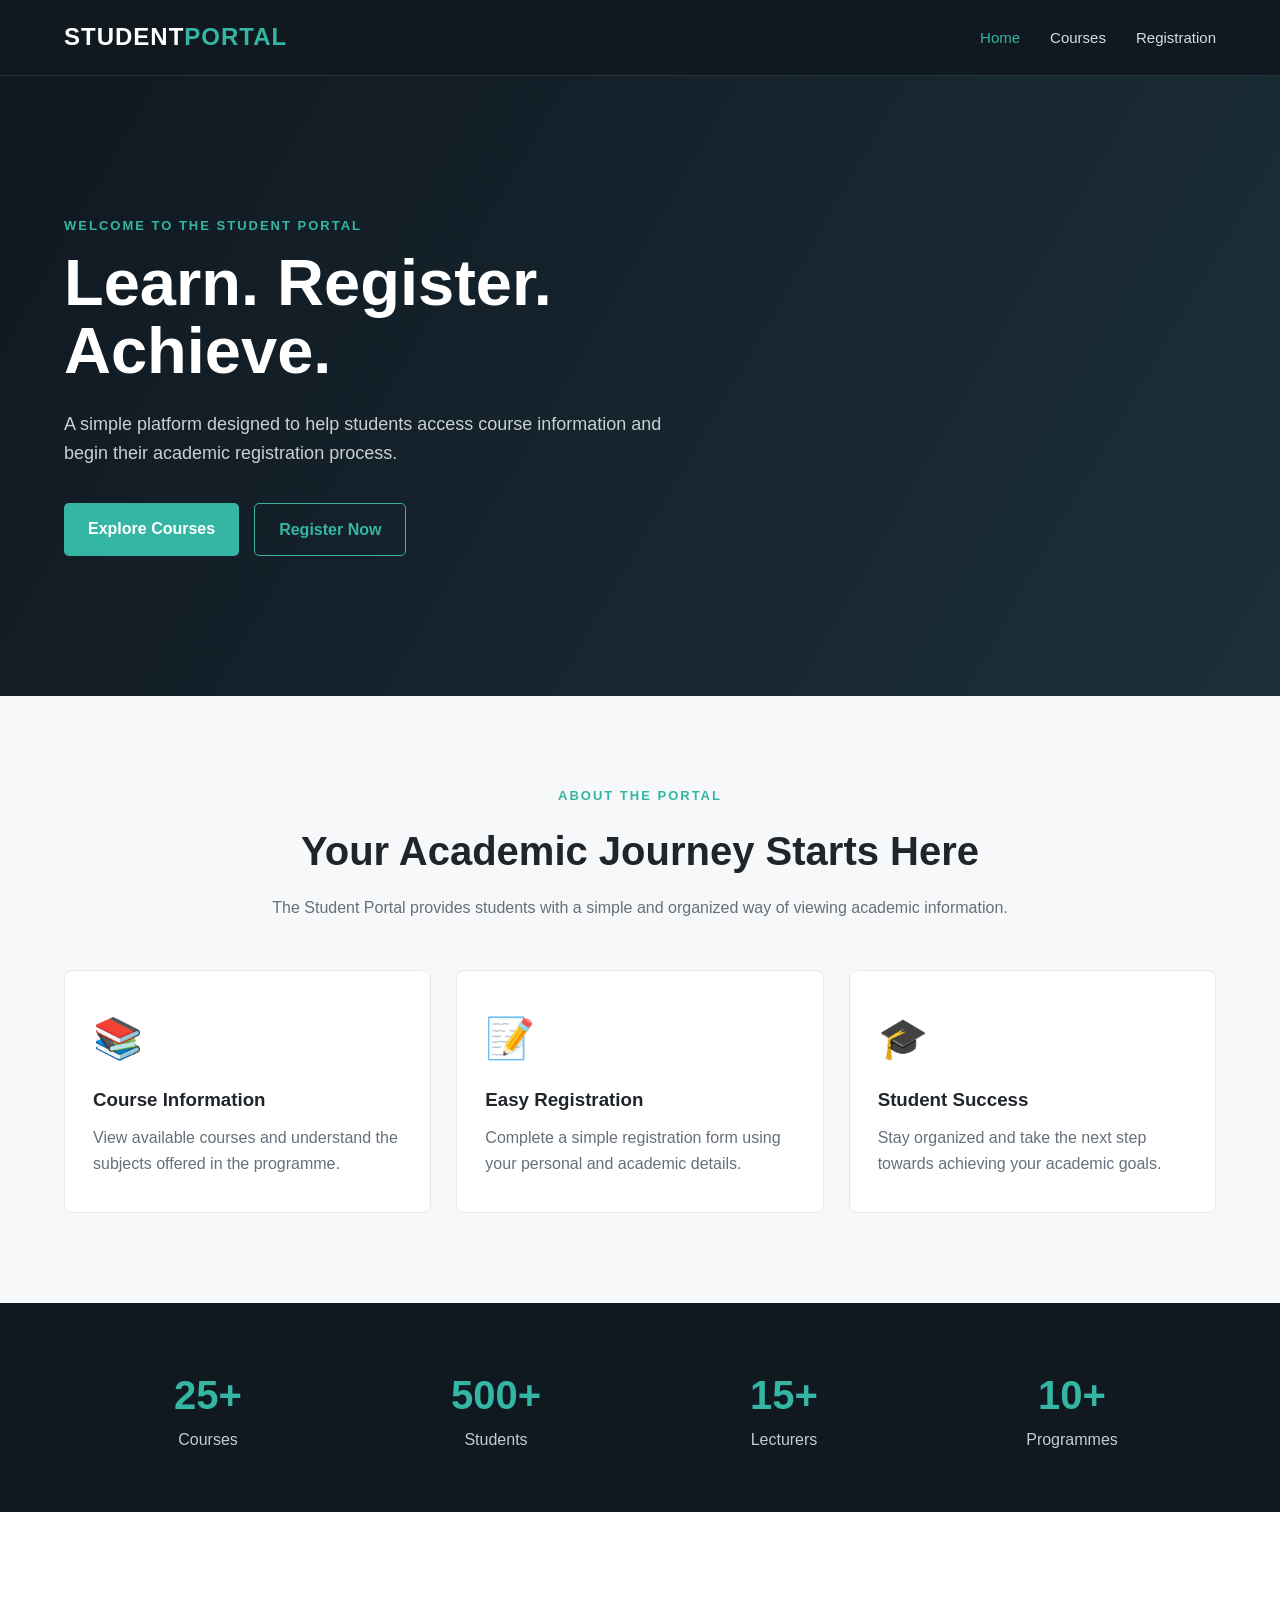
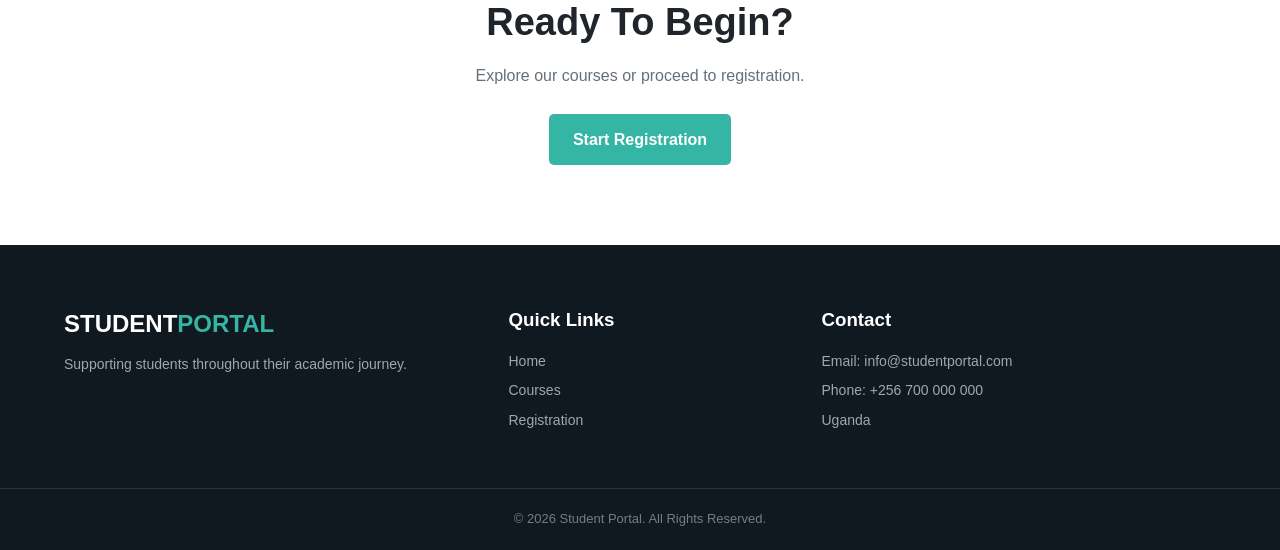
==== index.html @ e476657e "Add files via upload" ====
<!DOCTYPE html>
<html lang="en">

<head>
    <meta charset="UTF-8">

    <meta name="viewport"
          content="width=device-width, initial-scale=1.0">

    <title>Student Portal | Home</title>

    <link rel="stylesheet" href="style.css">
</head>

<body>

    <!-- Navigation Bar -->
    <header>

        <nav class="navbar">

            <div class="logo">
                STUDENT<span>PORTAL</span>
            </div>

            <ul class="nav-links">

                <li>
                    <a href="index.html" class="active">
                        Home
                    </a>
                </li>

                <li>
                    <a href="courses.html">
                        Courses
                    </a>
                </li>

                <li>
                    <a href="registration.html">
                        Registration
                    </a>
                </li>

            </ul>

        </nav>

    </header>


    <!-- Hero Section -->
    <section class="hero">

        <div class="hero-content">

            <p class="welcome">
                WELCOME TO THE STUDENT PORTAL
            </p>

            <h1>
                Learn. Register.
                <br>
                Achieve.
            </h1>

            <p class="hero-text">
                A simple platform designed to help students
                access course information and begin their
                academic registration process.
            </p>

            <div class="hero-buttons">

                <a href="courses.html"
                   class="btn primary-btn">
                    Explore Courses
                </a>

                <a href="registration.html"
                   class="btn outline-btn">
                    Register Now
                </a>

            </div>

        </div>

    </section>


    <!-- Introduction -->
    <section class="section">

        <div class="section-title">

            <p class="small-title">
                ABOUT THE PORTAL
            </p>

            <h2>
                Your Academic Journey Starts Here
            </h2>

            <p>
                The Student Portal provides students with
                a simple and organized way of viewing
                academic information.
            </p>

        </div>


        <div class="cards">

            <div class="card">

                <div class="card-icon">
                    📚
                </div>

                <h3>
                    Course Information
                </h3>

                <p>
                    View available courses and understand
                    the subjects offered in the programme.
                </p>

            </div>


            <div class="card">

                <div class="card-icon">
                    📝
                </div>

                <h3>
                    Easy Registration
                </h3>

                <p>
                    Complete a simple registration form
                    using your personal and academic details.
                </p>

            </div>


            <div class="card">

                <div class="card-icon">
                    🎓
                </div>

                <h3>
                    Student Success
                </h3>

                <p>
                    Stay organized and take the next step
                    towards achieving your academic goals.
                </p>

            </div>

        </div>

    </section>


    <!-- Statistics -->
    <section class="statistics">

        <div class="stat">

            <h2>25+</h2>

            <p>
                Courses
            </p>

        </div>


        <div class="stat">

            <h2>500+</h2>

            <p>
                Students
            </p>

        </div>


        <div class="stat">

            <h2>15+</h2>

            <p>
                Lecturers
            </p>

        </div>


        <div class="stat">

            <h2>10+</h2>

            <p>
                Programmes
            </p>

        </div>

    </section>


    <!-- Call To Action -->
    <section class="cta">

        <h2>
            Ready To Begin?
        </h2>

        <p>
            Explore our courses or proceed to registration.
        </p>

        <a href="registration.html"
           class="btn primary-btn">
            Start Registration
        </a>

    </section>


    <!-- Footer -->
    <footer>

        <div class="footer-content">

            <div>

                <h2>
                    STUDENT<span>PORTAL</span>
                </h2>

                <p>
                    Supporting students throughout
                    their academic journey.
                </p>

            </div>


            <div>

                <h3>
                    Quick Links
                </h3>

                <a href="index.html">
                    Home
                </a>

                <a href="courses.html">
                    Courses
                </a>

                <a href="registration.html">
                    Registration
                </a>

            </div>


            <div>

                <h3>
                    Contact
                </h3>

                <p>
                    Email: info@studentportal.com
                </p>

                <p>
                    Phone: +256 700 000 000
                </p>

                <p>
                    Uganda
                </p>

            </div>

        </div>


        <div class="copyright">

            <p>
                © 2026 Student Portal. All Rights Reserved.
            </p>

        </div>

    </footer>

</body>
</html>
---- style.css ----
/* =================================
   GENERAL SETTINGS
================================= */
:root {
    --navy: #0B1F33;
    --navy-light: #163A59;
    --teal: #14B8A6;
    --teal-dark: #0F766E;
    --white: #FFFFFF;
    --background: #F4F7FA;
    --text: #17202A;
    --muted: #64748B;
    --border: #E2E8F0;
}

* {
    margin: 0;
    padding: 0;
    box-sizing: border-box;
}


html {
    scroll-behavior: smooth;
}


body {
    font-family: Arial, Helvetica, sans-serif;

    background: #f7f8fa;

    color: #20252b;

    line-height: 1.6;
}


a {
    text-decoration: none;
}


p {
    color: #66707a;
}


/* =================================
   NAVIGATION
================================= */

header {
    background: #101820;

    border-bottom: 1px solid #26313a;
}


.navbar {
    width: 90%;

    max-width: 1200px;

    margin: auto;

    min-height: 75px;

    display: flex;

    align-items: center;

    justify-content: space-between;
}


.logo {
    color: white;

    font-size: 24px;

    font-weight: bold;

    letter-spacing: 1px;
}


.logo span,
footer span {
    color: #35b6a4;
}


.nav-links {
    list-style: none;

    display: flex;

    gap: 30px;
}


.nav-links a {
    color: #d7dde2;

    font-size: 15px;

    transition: 0.3s;
}


.nav-links a:hover,
.nav-links a.active {
    color: #35b6a4;
}


/* =================================
   HERO
================================= */

.hero {
    min-height: 620px;

    display: flex;

    align-items: center;

    background:
        linear-gradient(
            120deg,
            #101820,
            #1c303a
        );
}


.hero-content {
    width: 90%;

    max-width: 1200px;

    margin: auto;
}


.welcome,
.small-title {
    color: #35b6a4;

    font-size: 13px;

    font-weight: bold;

    letter-spacing: 2px;

    margin-bottom: 12px;
}


.hero h1 {
    color: white;

    font-size: 65px;

    line-height: 1.05;

    margin-bottom: 25px;
}


.hero-text {
    color: #c8d0d5;

    max-width: 600px;

    font-size: 18px;

    margin-bottom: 35px;
}


.hero-buttons {
    display: flex;

    gap: 15px;
}


/* =================================
   BUTTONS
================================= */

.btn {
    display: inline-block;

    padding: 13px 24px;

    border-radius: 5px;

    border: none;

    font-weight: bold;

    cursor: pointer;

    transition: 0.3s;
}


.primary-btn {
    background: #35b6a4;

    color: white;
}


.primary-btn:hover {
    background: #279384;

    transform: translateY(-2px);
}


.outline-btn {
    border: 1px solid #35b6a4;

    color: #35b6a4;

    background: transparent;
}


.outline-btn:hover {
    background: #35b6a4;

    color: white;
}


/* =================================
   GENERAL SECTION
================================= */

.section {
    width: 90%;

    max-width: 1200px;

    margin: auto;

    padding: 90px 0;
}


.section-title {
    text-align: center;

    max-width: 750px;

    margin: 0 auto 50px;
}


.section-title h2 {
    font-size: 40px;

    margin-bottom: 12px;
}


/* =================================
   CARDS
================================= */

.cards {
    display: grid;

    grid-template-columns:
        repeat(3, 1fr);

    gap: 25px;
}


.card {
    background: white;

    padding: 35px 28px;

    border: 1px solid #e5e8eb;

    border-radius: 8px;

    transition: 0.3s;
}


.card:hover {
    transform: translateY(-6px);

    box-shadow:
        0 15px 35px
        rgba(0, 0, 0, 0.08);
}


.card-icon {
    font-size: 40px;

    margin-bottom: 15px;
}


.card h3 {
    margin-bottom: 10px;
}


/* =================================
   STATISTICS
================================= */

.statistics {
    background: #101820;

    padding: 60px 5%;

    display: grid;

    grid-template-columns:
        repeat(4, 1fr);

    text-align: center;
}


.stat h2 {
    color: #35b6a4;

    font-size: 40px;
}


.stat p {
    color: #c5ccd1;
}


/* =================================
   CTA
================================= */

.cta {
    text-align: center;

    padding: 80px 20px;

    background: white;
}


.cta h2 {
    font-size: 38px;

    margin-bottom: 10px;
}


.cta p {
    margin-bottom: 25px;
}


/* =================================
   PAGE HEADER
================================= */

.page-header {
    background: #17242c;

    text-align: center;

    color: white;

    padding: 80px 20px;
}


.page-header h1 {
    font-size: 45px;

    margin-bottom: 10px;
}


.page-header p:not(.small-title) {
    color: #c5ccd1;
}


/* =================================
   COURSES
================================= */

.courses-container {
    width: 90%;

    max-width: 1200px;

    margin: auto;

    padding: 80px 0;
}


.course-heading {
    margin-bottom: 35px;
}


.course-heading h2 {
    font-size: 35px;
}


.course-grid {
    display: grid;

    grid-template-columns:
        repeat(3, 1fr);

    gap: 25px;
}


.course-card {
    position: relative;

    background: white;

    border: 1px solid #e3e7ea;

    border-radius: 8px;

    padding: 30px;

    overflow: hidden;

    transition: 0.3s;
}


.course-card:hover {
    transform: translateY(-6px);

    box-shadow:
        0 15px 35px
        rgba(0, 0, 0, 0.08);
}


.course-number {
    position: absolute;

    top: 15px;

    right: 20px;

    color: #d9dee2;

    font-size: 30px;

    font-weight: bold;
}


.course-icon {
    font-size: 40px;

    margin-bottom: 15px;
}


.course-card h3 {
    font-size: 21px;

    margin-bottom: 10px;
}


.course-card > p {
    font-size: 14px;

    margin-bottom: 20px;
}


.course-details {
    border-top: 1px solid #eee;

    padding-top: 15px;
}


.course-details span {
    display: block;

    font-size: 13px;

    color: #69747d;

    margin-bottom: 4px;
}


/* =================================
   COURSE TABLE
================================= */

.table-section {
    margin-top: 80px;
}


.table-section h2 {
    margin-bottom: 25px;
}


.table-wrapper {
    overflow-x: auto;
}


table {
    width: 100%;

    border-collapse: collapse;

    background: white;
}


th {
    background: #101820;

    color: white;

    text-align: left;

    padding: 15px;
}


td {
    padding: 15px;

    border-bottom: 1px solid #e5e8eb;

    color: #59636c;

    font-size: 14px;
}


tr:hover td {
    background: #f4f7f8;
}


/* =================================
   COURSE CTA
================================= */

.course-cta {
    margin-top: 70px;

    background: #eaf7f5;

    text-align: center;

    padding: 60px 20px;

    border-radius: 8px;
}


.course-cta h2 {
    font-size: 32px;

    margin-bottom: 10px;
}


.course-cta p {
    margin-bottom: 25px;
}


/* =================================
   REGISTRATION
================================= */

.registration-container {
    width: 90%;

    max-width: 900px;

    margin: auto;

    padding: 80px 0;
}


.registration-intro {
    text-align: center;

    margin-bottom: 40px;
}


.registration-intro h2 {
    font-size: 35px;

    margin-bottom: 8px;
}


.registration-form {
    background: white;

    padding: 40px;

    border-radius: 8px;

    border: 1px solid #e1e5e8;

    box-shadow:
        0 10px 30px
        rgba(0, 0, 0, 0.05);
}


fieldset {
    border: 1px solid #e0e4e7;

    border-radius: 6px;

    padding: 25px;

    margin-bottom: 30px;
}


legend {
    padding: 0 10px;

    font-weight: bold;

    color: #35a897;
}


.form-row {
    display: grid;

    grid-template-columns:
        1fr 1fr;

    gap: 20px;
}


.form-group {
    margin-bottom: 20px;
}


.form-group label {
    display: block;

    font-weight: bold;

    font-size: 14px;

    margin-bottom: 7px;
}


.form-group input,
.form-group select,
.form-group textarea {
    width: 100%;

    padding: 12px;

    border: 1px solid #d5dade;

    border-radius: 5px;

    font-family: Arial, sans-serif;

    font-size: 14px;
}


.form-group input:focus,
.form-group select:focus,
.form-group textarea:focus {
    outline: none;

    border-color: #35b6a4;
}


.form-group textarea {
    resize: vertical;
}


.checkbox-group {
    display: flex;

    gap: 10px;

    align-items: flex-start;
}


.checkbox-group input {
    margin-top: 5px;
}


.checkbox-group label {
    font-size: 14px;

    color: #5d6871;
}


.form-buttons {
    display: flex;

    justify-content: flex-end;

    gap: 12px;
}


.reset-btn {
    background: #e9ecef;

    color: #424b52;
}


.reset-btn:hover {
    background: #dce1e5;
}


/* =================================
   FOOTER
================================= */

footer {
    background: #101820;

    color: white;

    padding-top: 60px;
}


.footer-content {
    width: 90%;

    max-width: 1200px;

    margin: auto;

    display: grid;

    grid-template-columns:
        1.5fr 1fr 1.5fr;

    gap: 50px;

    padding-bottom: 50px;
}


.footer-content h2 {
    margin-bottom: 10px;
}


.footer-content h3 {
    margin-bottom: 15px;
}


.footer-content p,
.footer-content a {
    display: block;

    color: #9da8af;

    font-size: 14px;

    margin-bottom: 7px;
}


.footer-content a:hover {
    color: #35b6a4;
}


.copyright {
    border-top: 1px solid #29343c;

    text-align: center;

    padding: 20px;
}


.copyright p {
    color: #737e85;

    font-size: 13px;
}


/* =================================
   RESPONSIVE DESIGN
================================= */

@media (max-width: 850px) {

    .hero h1 {
        font-size: 50px;
    }


    .cards {
        grid-template-columns: 1fr;
    }


    .course-grid {
        grid-template-columns:
            repeat(2, 1fr);
    }


    .statistics {
        grid-template-columns:
            repeat(2, 1fr);

        gap: 30px;
    }


    .footer-content {
        grid-template-columns:
            1fr 1fr;
    }

}


@media (max-width: 600px) {

    .navbar {
        flex-direction: column;

        padding: 20px 0;

        gap: 15px;
    }


    .nav-links {
        gap: 15px;
    }


    .hero {
        min-height: 580px;
    }


    .hero h1 {
        font-size: 40px;
    }


    .hero-buttons {
        flex-direction: column;

        width: 190px;
    }


    .page-header h1 {
        font-size: 35px;
    }


    .course-grid {
        grid-template-columns: 1fr;
    }


    .statistics {
        grid-template-columns: 1fr 1fr;
    }


    .form-row {
        grid-template-columns: 1fr;
    }


    .registration-form {
        padding: 20px;
    }


    fieldset {
        padding: 18px;
    }


    .form-buttons {
        flex-direction: column;
    }


    .form-buttons .btn {
        width: 100%;
    }


    .footer-content {
        grid-template-columns: 1fr;
    }

}
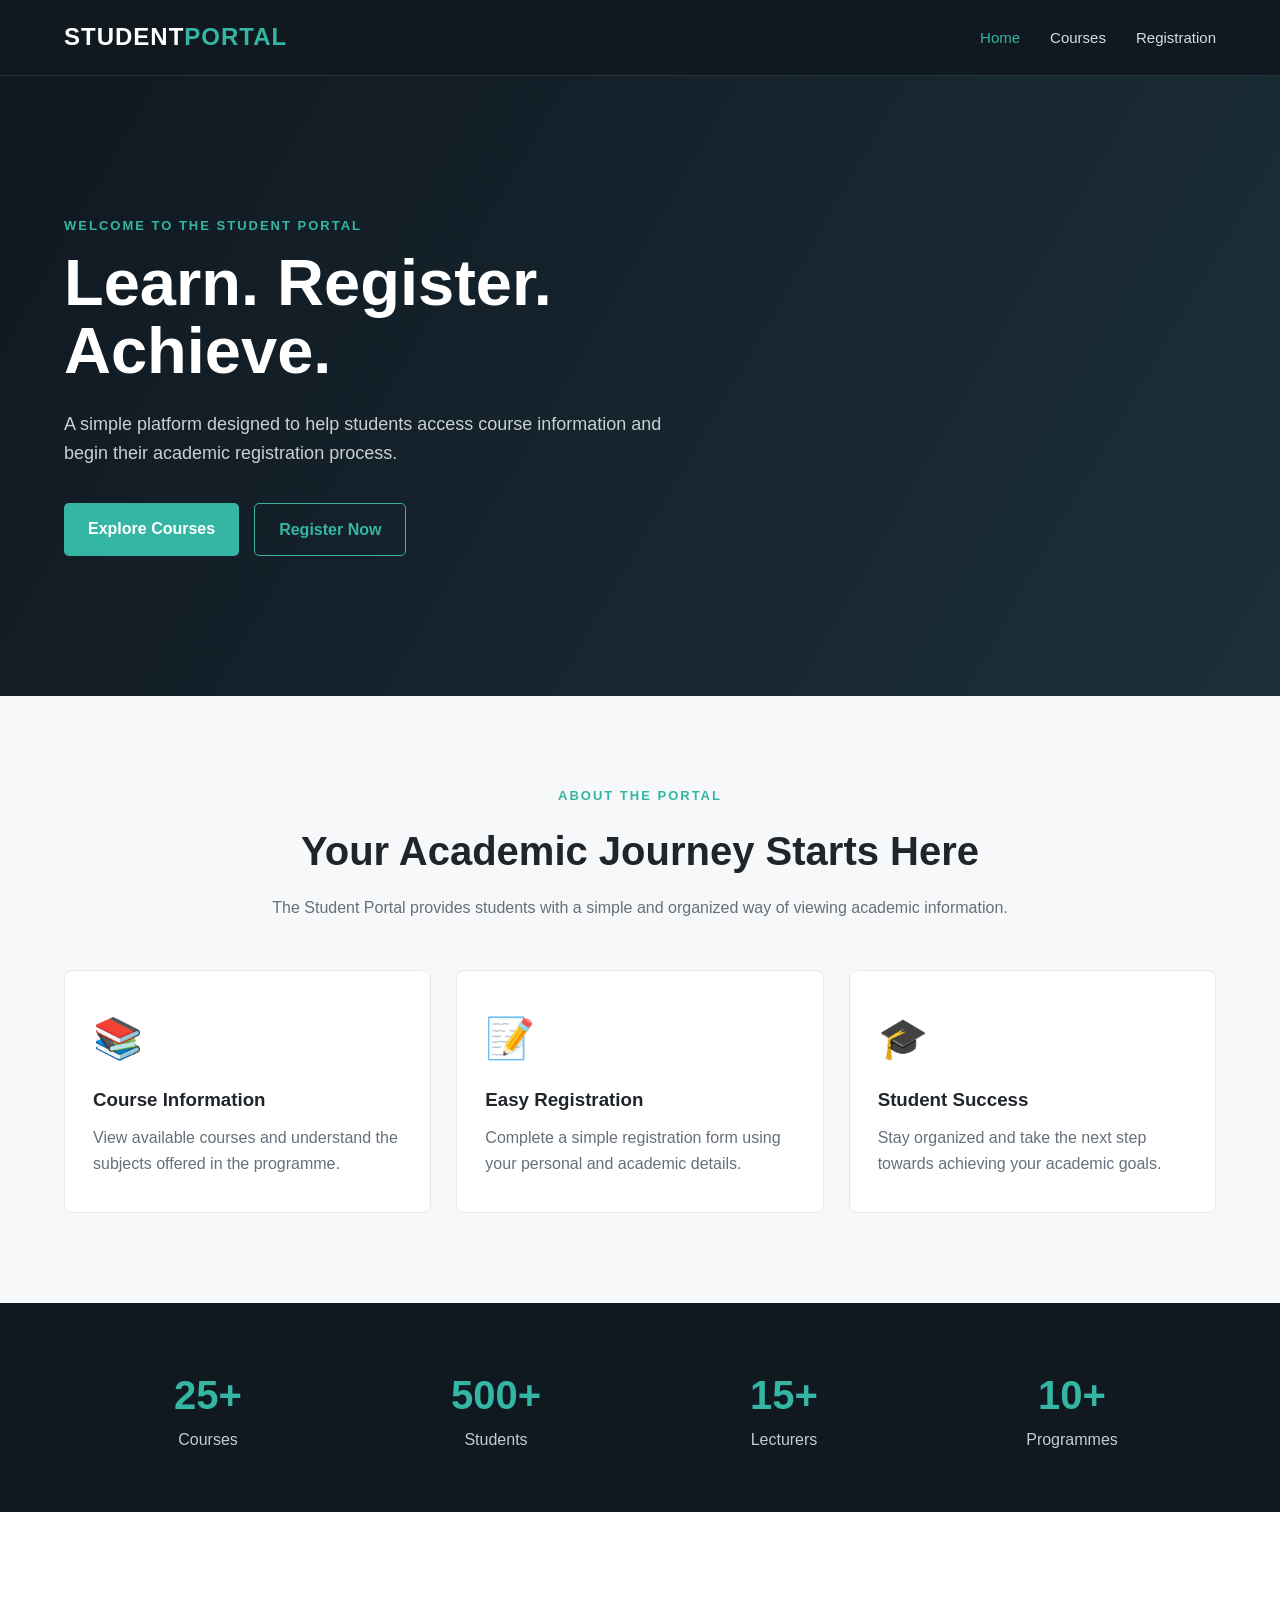
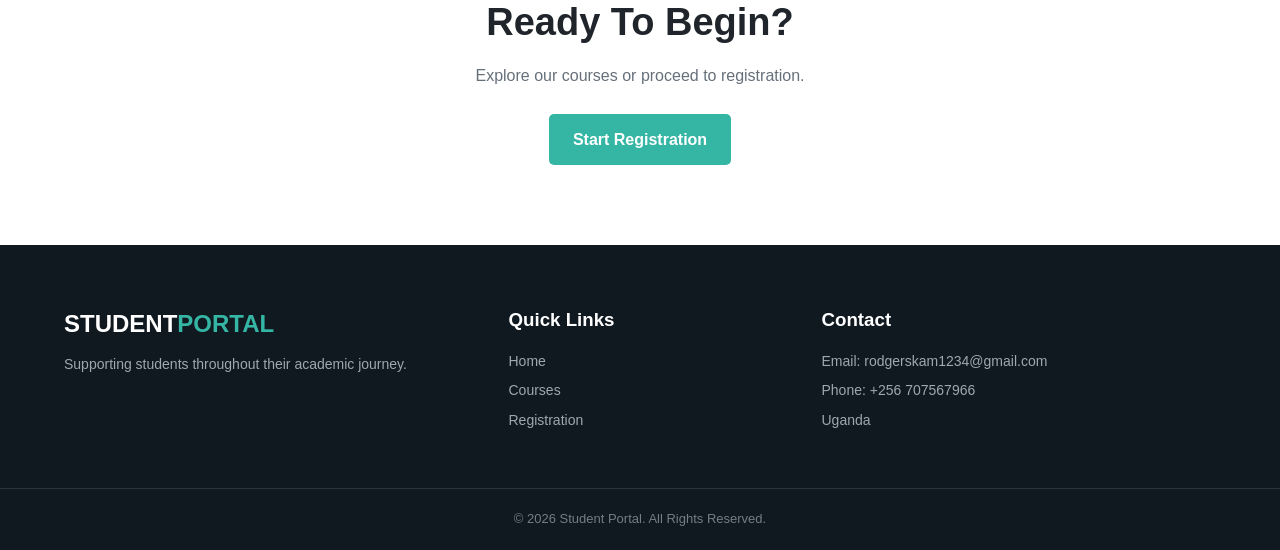
==== commit 1d51319a: "Fix HTML encoding issues in index.html" ====
--- a/index.html
+++ b/index.html
@@ -287,11 +287,11 @@
                 </h3>
 
                 <p>
-                    Email: info@studentportal.com
-                </p>
-
-                <p>
-                    Phone: +256 700 000 000
+                    Email: rodgerskam1234@gmail.com
+                </p>
+
+                <p>
+                    Phone: +256 707567966
                 </p>
 
                 <p>
@@ -314,4 +314,4 @@
     </footer>
 
 </body>
-</html>+</html>
